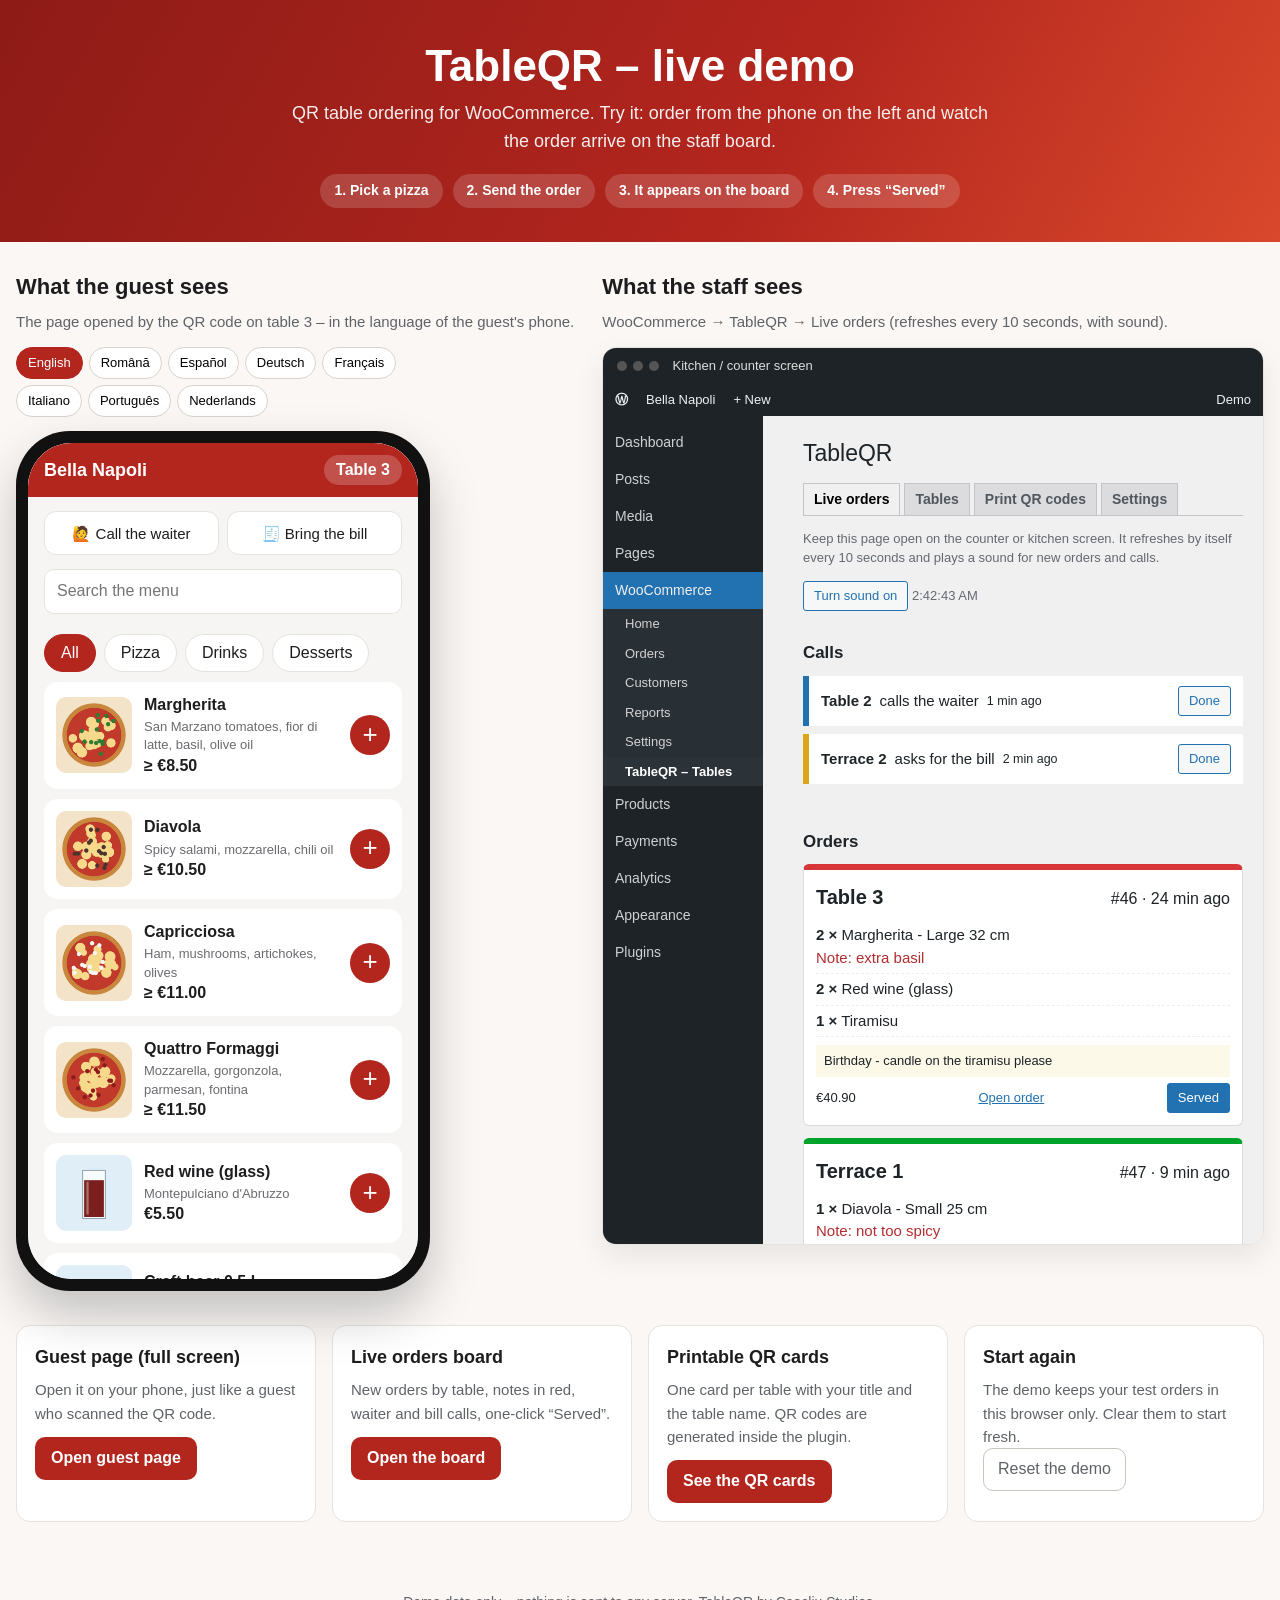
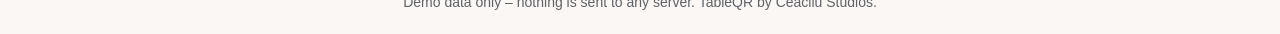
==== index.html @ b4569bea "Add files via upload" ====
<!doctype html>
<html lang="en">
<head>
<meta charset="utf-8">
<meta name="viewport" content="width=device-width, initial-scale=1">
<title>TableQR – Live demo · QR table ordering for WooCommerce</title>
<meta name="description" content="Live demo of TableQR, the QR table ordering plugin for WooCommerce: guest menu on the phone, live staff board, printable QR cards.">
<style>
:root{--a:#b3261e;--d:#8e1b17;--t:#1d1d1f;--m:#5f6368;--bg:#faf7f5}
*{box-sizing:border-box}body{margin:0;background:var(--bg);color:var(--t);font:16px/1.55 -apple-system,BlinkMacSystemFont,"Segoe UI",Roboto,Arial,sans-serif}
header{background:linear-gradient(120deg,var(--d),var(--a) 60%,#d9482b);color:#fff;padding:42px 20px 34px;text-align:center}
header h1{margin:0;font-size:clamp(28px,5vw,44px);line-height:1.1}header p{margin:10px auto 0;max-width:720px;opacity:.92;font-size:18px}
.steps{display:flex;gap:10px;justify-content:center;flex-wrap:wrap;margin-top:18px}
.steps span{background:rgba(255,255,255,.16);border-radius:999px;padding:6px 14px;font-weight:600;font-size:14px}
main{max-width:1320px;margin:0 auto;padding:28px 16px 50px}
.row{display:grid;grid-template-columns:auto 1fr;gap:28px;align-items:start}
@media (max-width:980px){.row{grid-template-columns:1fr}.phone{margin:0 auto}}
h2{font-size:22px;margin:0 0 6px}.hint{color:var(--m);margin:0 0 14px;font-size:15px}
.phone{width:414px;max-width:100%;height:860px;border-radius:54px;background:#111;padding:12px;box-shadow:0 24px 50px rgba(0,0,0,.22);position:relative}
.phone iframe{width:100%;height:100%;border:0;border-radius:44px;background:#fff;display:block}
.screen{background:#fff;border:1px solid #e6e3df;border-radius:14px;overflow:hidden;box-shadow:0 12px 30px rgba(0,0,0,.08)}
.screen .bar{background:#1d2327;color:#ddd;font-size:13px;padding:8px 14px;display:flex;gap:6px;align-items:center}
.screen .bar i{width:10px;height:10px;border-radius:50%;background:#555;display:inline-block}
.screen iframe{width:100%;height:860px;border:0;display:block}
.cards{display:grid;grid-template-columns:repeat(auto-fit,minmax(240px,1fr));gap:16px;margin-top:34px}
.card{background:#fff;border:1px solid #e6e3df;border-radius:14px;padding:18px}
.card h3{margin:0 0 6px;font-size:18px}.card p{margin:0;color:var(--m);font-size:15px}
a.btn{display:inline-block;margin-top:12px;background:var(--a);color:#fff;text-decoration:none;font-weight:600;border-radius:10px;padding:9px 16px}
button.reset{background:none;border:1px solid #c9c4be;border-radius:10px;padding:8px 14px;cursor:pointer;color:var(--m);font:inherit}
footer{text-align:center;color:var(--m);font-size:14px;padding:20px}
.langs{display:flex;flex-wrap:wrap;gap:6px;margin:0 0 14px;max-width:414px}
.langs button{border:1px solid #d9d3cd;background:#fff;border-radius:999px;padding:5px 11px;font:inherit;font-size:13px;cursor:pointer}
.langs button.on{background:var(--a);border-color:var(--a);color:#fff}
</style>
</head>
<body>
<header>
  <h1>TableQR – live demo</h1>
  <p>QR table ordering for WooCommerce. Try it: order from the phone on the left and watch the order arrive on the staff board.</p>
  <div class="steps"><span>1. Pick a pizza</span><span>2. Send the order</span><span>3. It appears on the board</span><span>4. Press “Served”</span></div>
</header>
<main>
  <div class="row">
    <section><h2>What the guest sees</h2><p class="hint">The page opened by the QR code on table 3 – in the language of the guest's phone.</p>
      <div class="langs" id="langs"></div>
      <div class="phone"><iframe id="guest" src="guest.html" title="Guest menu"></iframe></div></section>
    <section><h2>What the staff sees</h2><p class="hint">WooCommerce → TableQR → Live orders (refreshes every 10 seconds, with sound).</p>
      <div class="screen"><div class="bar"><i></i><i></i><i></i>&nbsp; Kitchen / counter screen</div><iframe id="board" src="board.html" title="Live orders board"></iframe></div></section>
  </div>
  <div class="cards">
    <div class="card"><h3>Guest page (full screen)</h3><p>Open it on your phone, just like a guest who scanned the QR code.</p><a class="btn" href="guest.html" target="_blank">Open guest page</a></div>
    <div class="card"><h3>Live orders board</h3><p>New orders by table, notes in red, waiter and bill calls, one-click “Served”.</p><a class="btn" href="board.html" target="_blank">Open the board</a></div>
    <div class="card"><h3>Printable QR cards</h3><p>One card per table with your title and the table name. QR codes are generated inside the plugin.</p><a class="btn" href="print.html" target="_blank">See the QR cards</a></div>
    <div class="card"><h3>Start again</h3><p>The demo keeps your test orders in this browser only. Clear them to start fresh.</p>
      <button class="reset" onclick="TableQRDemoReset();location.reload()">Reset the demo</button></div>
  </div>
</main>
<footer>Demo data only – nothing is sent to any server. TableQR by Ceacliu Studios.</footer>
<script src="i18n.js?v=1794119936"></script>
<script src="mock.js?v=1794119936"></script>
<script src="demo-api.js?v=1794119936"></script>
<script>
// language buttons: reload the phone in that language
(function () {
  var box = document.getElementById("langs"), cur = document.documentElement.lang;
  box.innerHTML = Object.keys(TQ_LANGS).map(function (l) {
    return '<button data-l="' + l + '" class="' + (l === cur ? "on" : "") + '">' + TQ_LANGS[l] + "</button>";
  }).join("");
  box.onclick = function (e) {
    var b = e.target.closest("[data-l]"); if (!b) return;
    box.querySelectorAll("button").forEach(function (x) { x.classList.toggle("on", x === b); });
    document.getElementById("guest").src = "guest.html?lang=" + b.dataset.l;
  };
  document.getElementById("guest").src = "guest.html?lang=" + cur;
})();
</script>
<script>
// a new order on the phone refreshes the board at once (instead of waiting up to 10 seconds)
window.addEventListener("storage", function () {});
setInterval(function () {
  var n = (localStorage.getItem("tqdemo_seq") || "") + (localStorage.getItem("tqdemo_calls") || "");
  if (n !== window.__tqn) { if (window.__tqn !== undefined) document.getElementById("board").contentWindow.location.reload(); window.__tqn = n; }
}, 1500);
</script>
</body>
</html>
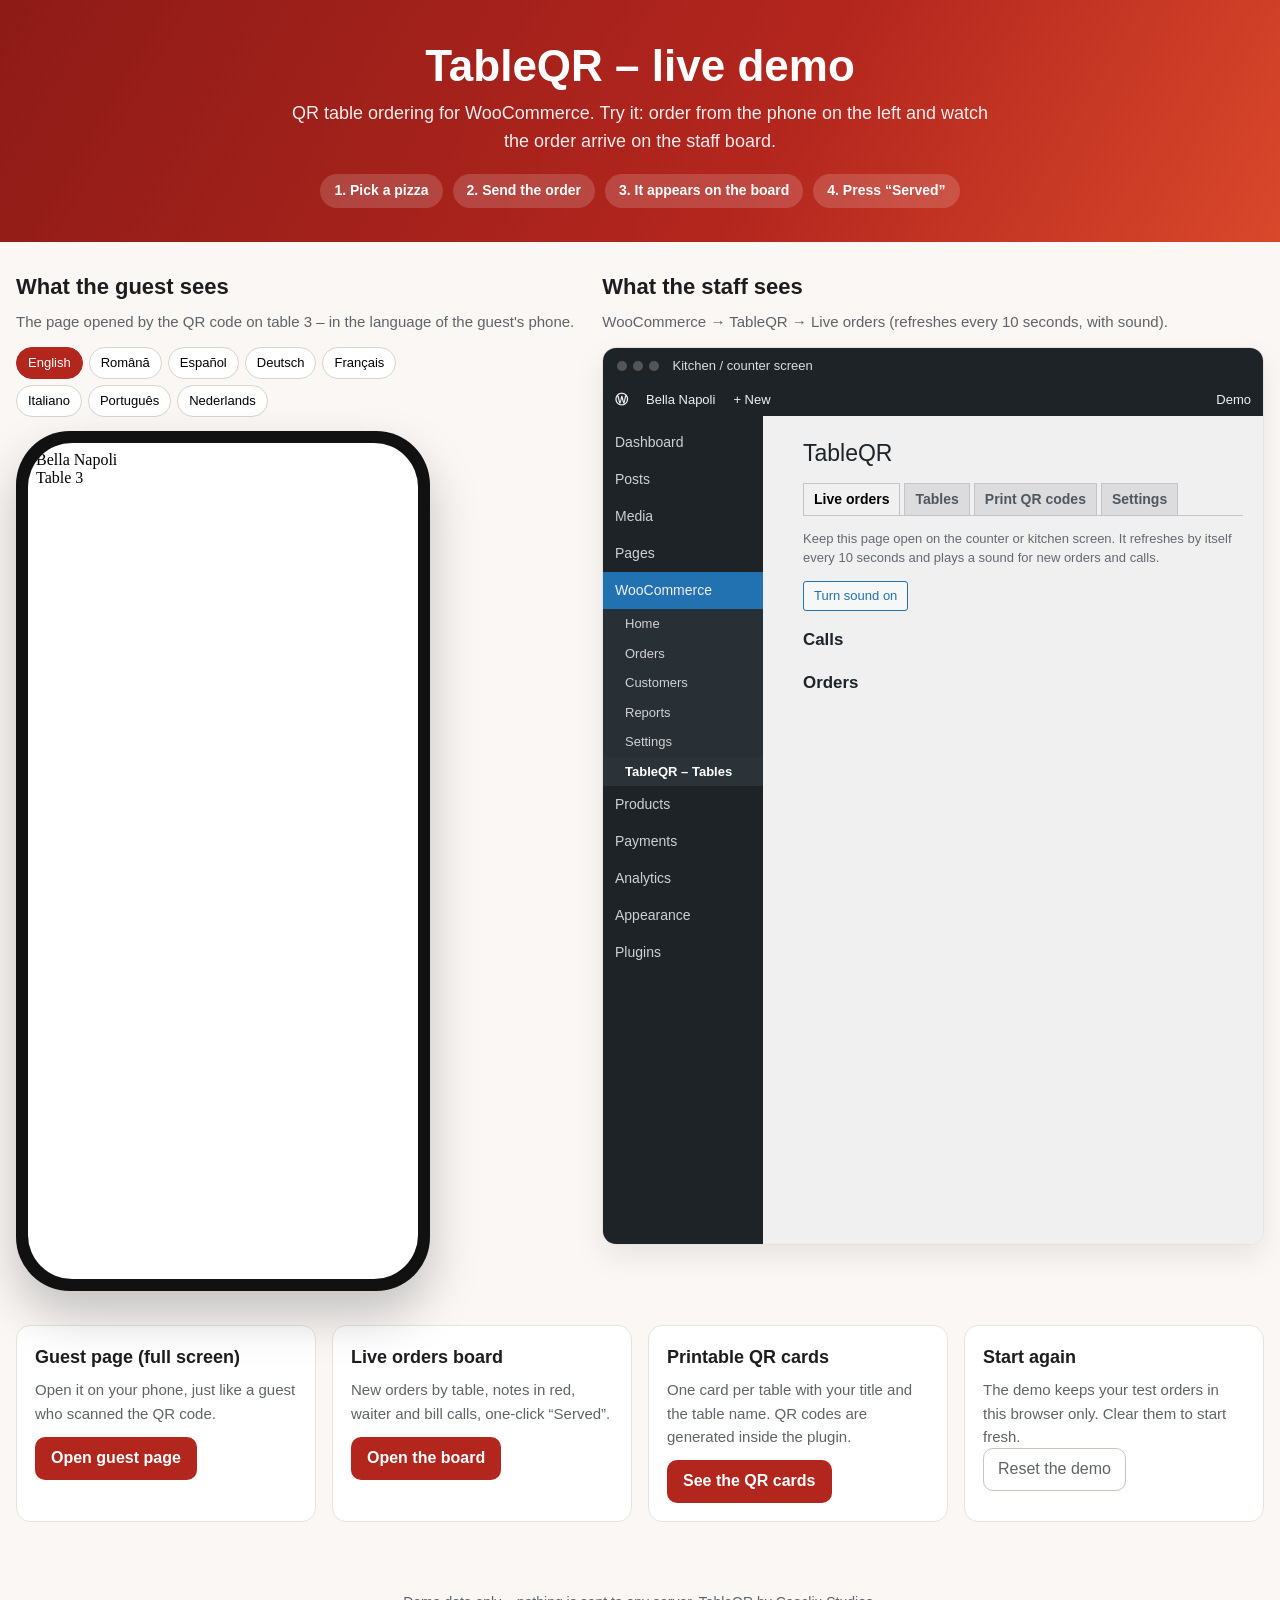
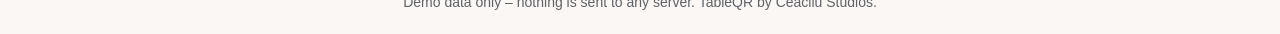
==== commit a0b7d7bf: "Real food photos in the demo" ====
--- a/index.html
+++ b/index.html
@@ -56,9 +56,9 @@
   </div>
 </main>
 <footer>Demo data only – nothing is sent to any server. TableQR by Ceacliu Studios.</footer>
-<script src="i18n.js?v=1794119936"></script>
-<script src="mock.js?v=1794119936"></script>
-<script src="demo-api.js?v=1794119936"></script>
+<script src="i18n.js?v=1794507950"></script>
+<script src="mock.js?v=1794507950"></script>
+<script src="demo-api.js?v=1794507950"></script>
 <script>
 // language buttons: reload the phone in that language
 (function () {
